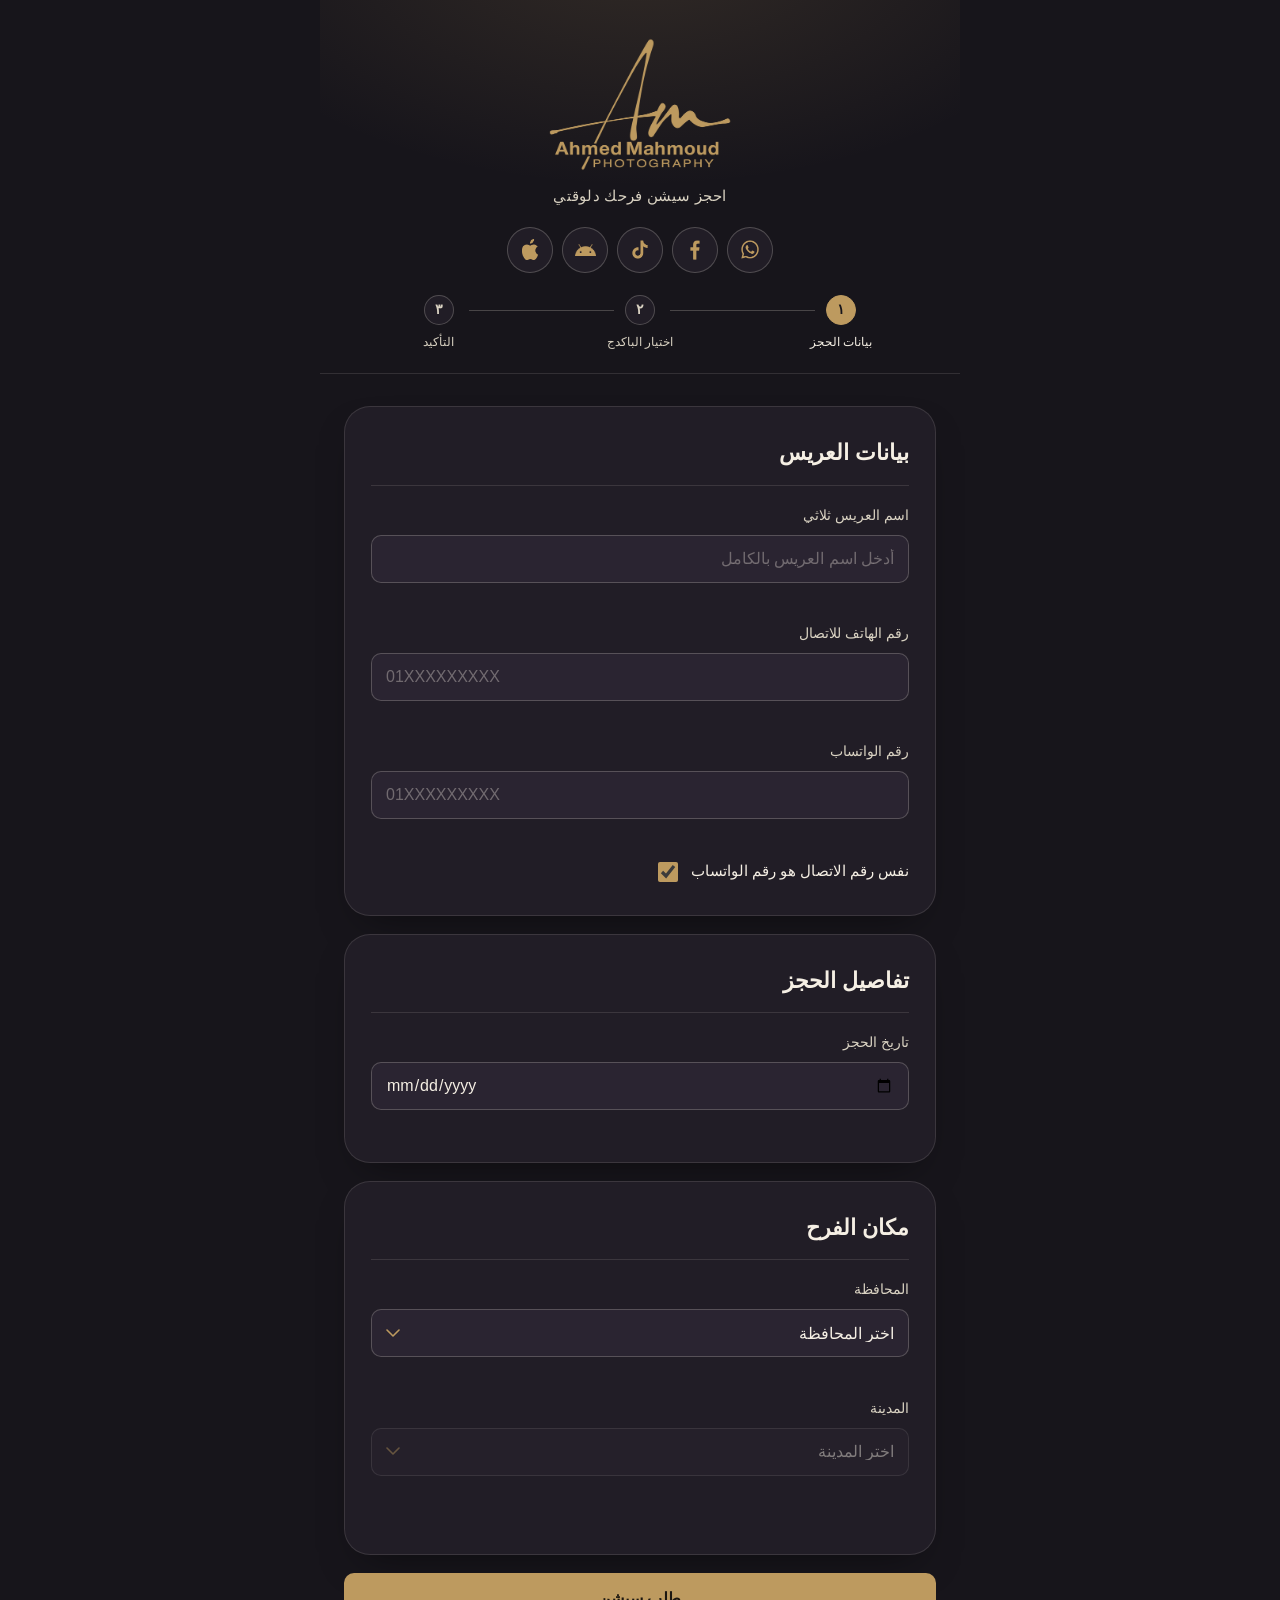
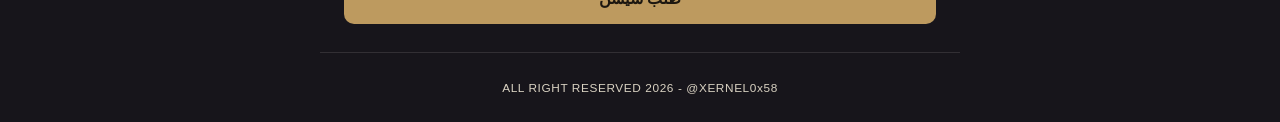
==== index.html @ 9045dc9a "Update index.html" ====
<!DOCTYPE html>
<html lang="ar" dir="rtl">
<head>
<meta charset="UTF-8">
<meta name="viewport" content="width=device-width, initial-scale=1.0, maximum-scale=1">
<title>حجز سيشن زفاف | استوديو التصوير</title>
<meta name="description" content="احجز سيشن تصوير الفرح خطوة بخطوة، اختر الباكدج المناسبة لك، وأرسل حجزك مباشرة عبر واتساب.">

<!-- PWA: يعمل الموقع بالكامل بدون إنترنت بعد أول زيارة -->
<link rel="manifest" href="./manifest.json">
<meta name="theme-color" content="#17151b">
<meta name="mobile-web-app-capable" content="yes">
<meta name="apple-mobile-web-app-capable" content="yes">
<meta name="apple-mobile-web-app-status-bar-style" content="black-translucent">
<meta name="apple-mobile-web-app-title" content="Ahmed Mahmoud">
<link rel="icon" href="./img/icon-192.png" type="image/png">
<link rel="apple-touch-icon" href="./img/apple-touch-icon.png">

<link rel="stylesheet" href="./css/style.css">
</head>
<body>

<div class="page">


  <header class="site-header">
    <img src="./img/logo-gold.png" alt="AHMED MAHMOUD PHOTOGRAPHY" class="brand-logo" width="240" height="178" decoding="async" fetchpriority="high">
    <p class="brand-tagline">احجز سيشن فرحك دلوقتي</p>

    <nav class="social-row" aria-label="روابط التواصل الاجتماعي">
      <a class="social-btn social-btn-whatsapp" href="https://wa.me/201111714320?text=السلام عليكم ، كنت عايز استفسر عن باكدجات التصوير" target="_blank" rel="noopener noreferrer" aria-label="تواصل عبر واتساب">
        <img src="./img/icon-whatsapp.png" alt="" width="21" height="21" decoding="async" fetchpriority="high">
      </a>

      <a class="social-btn social-btn-facebook" href="https://www.facebook.com/ahmd.mhmwd.726577" target="_blank" rel="noopener noreferrer" aria-label="حساب فيسبوك">
        <img src="./img/icon-facebook.png" alt="" width="21" height="21" decoding="async" fetchpriority="high">
      </a>

      <a class="social-btn social-btn-tiktok" href="https://www.tiktok.com/@ahmed.m.p2" target="_blank" rel="noopener noreferrer" aria-label="حساب تيك توك">
        <img src="./img/icon-tiktok.png" alt="" width="21" height="21" decoding="async" fetchpriority="high">
      </a>

      <button type="button" class="social-btn social-btn-install" id="installAppBtn" aria-label="تثبيت التطبيق على أندرويد" title="تثبيت التطبيق" hidden>
        <img src="./img/icon-android-gold.png" alt="" width="21" height="12" decoding="async">
      </button>

      <button type="button" class="social-btn social-btn-install" id="installIosBtn" aria-label="تثبيت التطبيق على آيفون" title="تثبيت التطبيق" hidden>
        <img src="./img/icon-apple-gold.png" alt="" width="17" height="21" decoding="async">
      </button>
    </nav>
  </header>

  <nav class="progress-bar" aria-label="مراحل الحجز">
    <ol class="progress-steps" id="progressSteps">
      <li class="progress-step is-active" data-step="1">
        <span class="progress-dot" aria-hidden="true">١</span>
        <span class="progress-label">بيانات الحجز</span>
      </li>
      <li class="progress-step" data-step="2">
        <span class="progress-dot" aria-hidden="true">٢</span>
        <span class="progress-label">اختيار الباكدج</span>
      </li>
      <li class="progress-step" data-step="3">
        <span class="progress-dot" aria-hidden="true">٣</span>
        <span class="progress-label">التأكيد</span>
      </li>
    </ol>
  </nav>

  <main class="app-main">

    <!-- ================= STEP 1 ================= -->
    <section class="step" id="step1" data-step-panel="1" aria-labelledby="step1-title">

      <form id="bookingForm" novalidate>

        <div class="field-group">
          <h2 id="step1-title" class="section-title">بيانات العريس</h2>

          <div class="field">
            <label for="groomName">اسم العريس ثلاثي</label>
            <input type="text" id="groomName" name="groomName" placeholder="أدخل اسم العريس بالكامل" autocomplete="name" aria-describedby="groomName-error">
            <p class="field-error" id="groomName-error" role="alert"></p>
          </div>

          <div class="field">
            <label for="phone">رقم الهاتف للاتصال</label>
            <input type="tel" id="phone" name="phone" placeholder="01XXXXXXXXX" inputmode="numeric" maxlength="11" autocomplete="tel" aria-describedby="phone-error">
            <p class="field-error" id="phone-error" role="alert"></p>
          </div>

          <div class="field">
            <label for="whatsapp">رقم الواتساب</label>
            <input type="tel" id="whatsapp" name="whatsapp" placeholder="01XXXXXXXXX" inputmode="numeric" maxlength="11" autocomplete="tel" aria-describedby="whatsapp-error">
            <p class="field-error" id="whatsapp-error" role="alert"></p>
          </div>

          <div class="field field-checkbox">
            <input type="checkbox" id="sameWhatsapp" name="sameWhatsapp" checked>
            <label for="sameWhatsapp">نفس رقم الاتصال هو رقم الواتساب</label>
          </div>
        </div>

        <div class="field-group">
          <h2 class="section-title">تفاصيل الحجز</h2>

          <div class="field">
            <label for="bookingDate">تاريخ الحجز</label>
            <input type="date" id="bookingDate" name="bookingDate" aria-describedby="bookingDate-error">
            <p class="field-error" id="bookingDate-error" role="alert"></p>
          </div>
        </div>

        <div class="field-group">
          <h2 class="section-title">مكان الفرح</h2>

          <div class="field">
            <label for="governorate">المحافظة</label>
            <select id="governorate" name="governorate" aria-describedby="governorate-error">
              <option value="" selected disabled>اختر المحافظة</option>
            </select>
            <p class="field-error" id="governorate-error" role="alert"></p>
          </div>

          <div class="field">
            <label for="city">المدينة</label>
            <select id="city" name="city" disabled aria-describedby="city-error">
              <option value="" selected disabled>اختر المدينة</option>
            </select>
            <p class="field-error" id="city-error" role="alert"></p>
          </div>

          <p class="locations-status" id="locationsStatus" role="status"></p>
        </div>

        <button type="submit" class="btn btn-primary btn-block" id="requestSessionBtn">
          طلب سيشن
        </button>

      </form>
    </section>

    <!-- ================= STEP 2 ================= -->
    <section class="step" id="step2" data-step-panel="2" hidden aria-labelledby="step2-title">
      <h2 id="step2-title" class="section-title section-title-lg">باكدجات الزفاف</h2>
      <p class="section-hint">اختر باكدج واحدة تناسب يوم فرحك</p>

      <p class="packages-status" id="packagesStatus" role="status"></p>

      <div class="accordion" id="packagesAccordion"></div>

      <div class="step2-actions">
        <button type="button" class="btn btn-ghost" id="backToStep1">رجوع لبيانات الحجز</button>
      </div>
    </section>

    <!-- ================= STEP 3 ================= -->
    <section class="step" id="step3" data-step-panel="3" hidden aria-labelledby="step3-title">
      <h2 id="step3-title" class="section-title section-title-lg">تأكيد الحجز</h2>
      <p class="section-hint">راجع بيانات حجزك ثم أرسله عبر واتساب</p>

      <div class="summary-card" id="summaryCard"></div>

      <div class="step3-actions">
        <button type="button" class="btn btn-ghost" id="backToStep2">تعديل الباكدج</button>
      </div>
    </section>

  </main>

  <footer class="site-footer">
    <p>ALL RIGHT RESERVED 2026 - @XERNEL0x58</p>
  </footer>

  <!-- Sticky WhatsApp confirmation bar (visible on step 2 once a package is selected) -->
  <div class="sticky-cta" id="stickyCta" hidden>
    <div class="sticky-cta-inner">
      <div class="sticky-cta-info">
        <span class="sticky-cta-label" id="stickyCtaLabel"></span>
        <span class="sticky-cta-price" id="stickyCtaPrice"></span>
      </div>
      <button type="button" class="btn btn-whatsapp" id="confirmWhatsappBtn" disabled>
        <svg viewBox="0 0 32 32" width="20" height="20" aria-hidden="true" fill="currentColor">
          <path d="M16.02 3C9.4 3 4 8.37 4 14.98c0 2.13.56 4.13 1.63 5.9L4 29l8.28-1.6a12.9 12.9 0 0 0 3.74.55h.01c6.62 0 12.02-5.37 12.02-11.98C28.05 8.37 22.65 3 16.02 3Zm0 21.9h-.01c-1.9 0-3.75-.5-5.37-1.44l-.38-.23-4.9.95.96-4.78-.25-.4a9.9 9.9 0 0 1-1.53-5.02C4.54 8.97 9.02 4.5 16.02 4.5c3.4 0 6.6 1.32 9 3.73a12.6 12.6 0 0 1 3.73 8.75c0 6.03-4.94 10.92-10.98 10.92h-.75Zm5.98-8.2c-.33-.16-1.93-.95-2.23-1.06-.3-.11-.51-.16-.73.16-.22.33-.84 1.06-1.03 1.27-.19.22-.38.24-.7.08-.33-.16-1.36-.5-2.6-1.6-.96-.86-1.6-1.92-1.79-2.24-.19-.33-.02-.5.14-.67.14-.14.33-.38.49-.57.16-.19.22-.33.33-.55.11-.22.05-.41-.03-.57-.08-.16-.73-1.76-1-2.41-.26-.63-.53-.55-.73-.56h-.62c-.22 0-.57.08-.87.4-.3.33-1.13 1.1-1.13 2.7 0 1.6 1.16 3.14 1.32 3.36.16.22 2.28 3.48 5.53 4.88.77.33 1.37.53 1.84.68.77.25 1.47.21 2.03.13.62-.09 1.93-.79 2.2-1.55.27-.76.27-1.42.19-1.55-.08-.14-.3-.22-.62-.38Z"/>
        </svg>
        تأكيد الحجز عبر واتساب
      </button>
    </div>
  </div>

  <div class="toast" id="toast" role="alert" aria-live="assertive" hidden></div>

  <!-- شاشة إرشادات التثبيت اليدوي على آيفون (سفاري لا يسمح بالتثبيت التلقائي) -->
  <div class="install-modal-backdrop" id="iosInstallModal" hidden>
    <div class="install-modal" role="dialog" aria-modal="true" aria-labelledby="iosModalTitle">
      <button type="button" class="install-modal-close" id="iosModalClose" aria-label="إغلاق">
        <svg viewBox="0 0 24 24" fill="none" aria-hidden="true"><path d="M6 6l12 12M18 6 6 18" stroke="currentColor" stroke-width="1.8" stroke-linecap="round"/></svg>
      </button>

      <h2 id="iosModalTitle" class="install-modal-title">تثبيت التطبيق على آيفون</h2>
      <p class="install-modal-hint" id="iosModalHint">سفاري لا يسمح بالتثبيت بضغطة واحدة، لكن الأمر يستغرق خطوتين فقط:</p>

      <ol class="install-modal-steps">
        <li>
          <span class="install-step-icon" aria-hidden="true">
            <svg viewBox="0 0 24 24" fill="none"><path d="M12 3v12m0 0-4-4m4 4 4-4M5 15v4a2 2 0 0 0 2 2h10a2 2 0 0 0 2-2v-4" stroke="currentColor" stroke-width="1.7" stroke-linecap="round" stroke-linejoin="round"/></svg>
          </span>
          <span>افتح الموقع في متصفح <strong>Safari</strong> ثم اضغط على زر <strong>المشاركة (Share)</strong> في شريط الأدوات</span>
        </li>
        <li>
          <span class="install-step-icon" aria-hidden="true">
            <svg viewBox="0 0 24 24" fill="none"><rect x="4" y="4" width="16" height="16" rx="3" stroke="currentColor" stroke-width="1.7"/><path d="M12 8v8M8 12h8" stroke="currentColor" stroke-width="1.7" stroke-linecap="round"/></svg>
          </span>
          <span>مرّر لأسفل واختر <strong>"إضافة إلى الشاشة الرئيسية"</strong> (Add to Home Screen)</span>
        </li>
      </ol>

      <button type="button" class="btn btn-primary btn-block" id="iosModalGotIt">تمام، فهمت</button>
    </div>
  </div>

  <!-- شاشة إرشادات التثبيت اليدوي على أندرويد (تظهر فقط لو المتصفح
       لا يدعم التثبيت التلقائي بضغطة واحدة، مثل Samsung Internet وFirefox) -->
  <div class="install-modal-backdrop" id="androidInstallModal" hidden>
    <div class="install-modal" role="dialog" aria-modal="true" aria-labelledby="androidModalTitle">
      <button type="button" class="install-modal-close" id="androidModalClose" aria-label="إغلاق">
        <svg viewBox="0 0 24 24" fill="none" aria-hidden="true"><path d="M6 6l12 12M18 6 6 18" stroke="currentColor" stroke-width="1.8" stroke-linecap="round"/></svg>
      </button>

      <h2 id="androidModalTitle" class="install-modal-title">تثبيت التطبيق على أندرويد</h2>
      <p class="install-modal-hint">متصفحك الحالي لا يدعم التثبيت بضغطة واحدة، لكن الأمر يستغرق خطوتين فقط:</p>

      <ol class="install-modal-steps">
        <li>
          <span class="install-step-icon" aria-hidden="true">
            <svg viewBox="0 0 24 24" fill="none"><circle cx="12" cy="6" r="1.4" fill="currentColor"/><circle cx="12" cy="12" r="1.4" fill="currentColor"/><circle cx="12" cy="18" r="1.4" fill="currentColor"/></svg>
          </span>
          <span>اضغط على <strong>قائمة المتصفح (⋮)</strong> الموجودة أعلى أو أسفل الشاشة</span>
        </li>
        <li>
          <span class="install-step-icon" aria-hidden="true">
            <svg viewBox="0 0 24 24" fill="none"><rect x="4" y="4" width="16" height="16" rx="3" stroke="currentColor" stroke-width="1.7"/><path d="M12 8v8M8 12h8" stroke="currentColor" stroke-width="1.7" stroke-linecap="round"/></svg>
          </span>
          <span>اختر <strong>"تثبيت التطبيق"</strong> أو <strong>"إضافة إلى الشاشة الرئيسية"</strong></span>
        </li>
      </ol>

      <button type="button" class="btn btn-primary btn-block" id="androidModalGotIt">تمام، فهمت</button>
    </div>
  </div>

</div>

<script src="./js/validation.js"></script>
<script src="./js/locations.js"></script>
<script src="./js/app.js"></script>
</body>
</html>
---- css/style.css ----
/* =========================================================
   لحظة عمر — Wedding Session Booking
   Design tokens
   ========================================================= */
:root {
  --bg: #17151b;
  --bg-elevated: #211d26;
  --bg-elevated-2: #2a2431;
  --ivory: #f5efe4;
  --ivory-dim: #d9d2c2;
  --gold: #bd9a5f;
  --gold-light: #ddc294;
  --rose: #a9707b;
  --line: rgba(245, 239, 228, 0.12);
  --line-strong: rgba(245, 239, 228, 0.22);
  --error: #e08a7d;
  --success: #7fbf9e;

  --font-display: "Cairo", "Tahoma", "Segoe UI", "Helvetica Neue", Arial, sans-serif;
  --font-body: "Cairo", "Tahoma", "Segoe UI", "Helvetica Neue", Arial, sans-serif;

  --radius-sm: 10px;
  --radius-md: 16px;
  --radius-lg: 26px;

  --shadow-soft: 0 18px 40px -20px rgba(0, 0, 0, 0.55);
}

* {
  box-sizing: border-box;
}

html {
  scroll-behavior: smooth;
}

body {
  margin: 0;
  background: var(--bg);
  color: var(--ivory);
  font-family: var(--font-body);
  line-height: 1.6;
  -webkit-font-smoothing: antialiased;
  min-height: 100vh;
}

@media (prefers-reduced-motion: reduce) {
  *, *::before, *::after {
    animation-duration: 0.001ms !important;
    animation-iteration-count: 1 !important;
    transition-duration: 0.001ms !important;
    scroll-behavior: auto !important;
  }
}

.page {
  max-width: 640px;
  margin: 0 auto;
  min-height: 100vh;
  display: flex;
  flex-direction: column;
  position: relative;
}

/* =========================================================
   Header
   ========================================================= */
.site-header {
  padding: 34px 20px 18px;
  text-align: center;
  background:
    radial-gradient(120% 140% at 50% -20%, rgba(189, 154, 95, 0.16), transparent 60%),
    var(--bg);
}

.brand-logo {
  display: block;
  width: 190px;
  height: auto;
  margin: 0 auto;
}

.brand-tagline {
  margin: 10px 0 0;
  color: var(--ivory-dim);
  font-size: 0.92rem;
  letter-spacing: 0.02em;
}

/* =========================================================
   Social links row (header)
   ========================================================= */
.social-row {
  display: flex;
  flex-wrap: wrap;
  align-items: center;
  justify-content: center;
  gap: 9px;
  margin-top: 18px;
}

.social-btn {
  display: inline-flex;
  align-items: center;
  justify-content: center;
  width: 46px;
  height: 46px;
  border-radius: 50%;
  border: 1px solid var(--line-strong);
  color: var(--ivory-dim);
  background: var(--bg-elevated);
  font: inherit;
  padding: 0;
  cursor: pointer;
  transition: color 0.2s ease, border-color 0.2s ease, transform 0.15s ease;
}

/* ضروري: بدون هذا، خاصية hidden لا تعمل على أزرار install
   (Android/iOS) لأن display:inline-flex أعلاه يتغلّب على
   قاعدة [hidden]{display:none} الافتراضية من المتصفح */
.social-btn[hidden] {
  display: none;
}

.social-btn img {
  width: 21px;
  height: 21px;
  flex-shrink: 0;
  display: block;
  object-fit: contain;
}

.social-btn svg {
  width: 22px;
  height: 22px;
  flex-shrink: 0;
}

.social-btn:active {
  transform: scale(0.97);
}

.social-btn:hover {
  color: var(--ivory);
  border-color: var(--gold);
}

.social-btn-whatsapp:hover {
  border-color: #2fae60;
  color: #6bd696;
}

.social-btn-tiktok:hover {
  border-color: var(--ivory);
  color: var(--ivory);
}

.social-btn-install {
  color: var(--gold);
}

.social-btn-install:hover {
  border-color: var(--gold);
  color: var(--gold-light);
}

/* =========================================================
   Footer
   ========================================================= */
.site-footer {
  text-align: center;
  padding: 26px 20px 24px;
  margin-top: 4px;
  border-top: 1px solid var(--line);
  color: var(--ivory-dim);
}

.site-footer p {
  margin: 0;
  font-size: 0.74rem;
  letter-spacing: 0.05em;
  direction: ltr;
}

/* =========================================================
   Progress indicator
   ========================================================= */
.progress-bar {
  padding: 4px 20px 22px;
  position: sticky;
  top: 0;
  z-index: 20;
  background: var(--bg);
  border-bottom: 1px solid var(--line);
}

.progress-steps {
  list-style: none;
  display: flex;
  align-items: flex-start;
  justify-content: space-between;
  margin: 0;
  padding: 0;
  gap: 4px;
}

.progress-step {
  flex: 1;
  display: flex;
  flex-direction: column;
  align-items: center;
  gap: 8px;
  position: relative;
  color: var(--ivory-dim);
}

.progress-step:not(:last-child)::after {
  content: "";
  position: absolute;
  top: 15px;
  right: calc(50% + 26px);
  left: calc(-50% + 26px);
  height: 1px;
  background: var(--line-strong);
}

.progress-step.is-complete:not(:last-child)::after {
  background: var(--gold);
}

.progress-dot {
  width: 30px;
  height: 30px;
  border-radius: 50%;
  display: flex;
  align-items: center;
  justify-content: center;
  font-size: 0.85rem;
  font-weight: 700;
  border: 1px solid var(--line-strong);
  background: var(--bg-elevated);
  color: var(--ivory-dim);
  transition: background 0.35s ease, color 0.35s ease, border-color 0.35s ease;
  z-index: 1;
}

.progress-label {
  font-size: 0.72rem;
  text-align: center;
  max-width: 80px;
  color: inherit;
}

.progress-step.is-active .progress-dot {
  background: var(--gold);
  border-color: var(--gold);
  color: var(--bg);
}

.progress-step.is-active .progress-label {
  color: var(--ivory);
}

.progress-step.is-complete .progress-dot {
  background: transparent;
  border-color: var(--gold);
  color: var(--gold);
}

.progress-step.is-complete .progress-label {
  color: var(--gold-light);
}

/* =========================================================
   Layout
   ========================================================= */
.app-main {
  padding: 26px 20px 20px;
  flex: 1 0 auto;
}

.step {
  animation: step-in 0.4s ease both;
}

@keyframes step-in {
  from { opacity: 0; transform: translateY(10px); }
  to { opacity: 1; transform: translateY(0); }
}

.section-title {
  font-family: var(--font-display);
  font-weight: 700;
  font-size: 1.4rem;
  color: var(--ivory);
  margin: 0 0 4px;
}

.section-title-lg {
  font-size: 1.8rem;
}

.section-hint {
  color: var(--ivory-dim);
  margin: 0 0 20px;
  font-size: 0.92rem;
}

.field-group {
  background: var(--bg-elevated);
  border: 1px solid var(--line);
  border-radius: var(--radius-lg);
  padding: 22px 20px 8px;
  margin-bottom: 18px;
  box-shadow: var(--shadow-soft);
}

.field-group .section-title {
  padding-bottom: 14px;
  border-bottom: 1px solid var(--line);
  margin-bottom: 18px;
}

/* =========================================================
   Fields
   ========================================================= */
.field {
  margin-bottom: 18px;
}

.field label {
  display: block;
  font-size: 0.9rem;
  color: var(--ivory-dim);
  margin-bottom: 8px;
}

.field input[type="text"],
.field input[type="tel"],
.field input[type="date"],
.field select {
  width: 100%;
  padding: 13px 14px;
  font-size: 1rem;
  font-family: var(--font-body);
  color: var(--ivory);
  background: var(--bg-elevated-2);
  border: 1px solid var(--line-strong);
  border-radius: var(--radius-sm);
  transition: border-color 0.2s ease, box-shadow 0.2s ease;
  min-height: 48px;
  appearance: none;
  -webkit-appearance: none;
}

.field select {
  background-image: url("data:image/svg+xml;utf8,<svg xmlns='http://www.w3.org/2000/svg' width='14' height='9' viewBox='0 0 14 9'><path d='M1 1l6 6 6-6' stroke='%23bd9a5f' stroke-width='1.6' fill='none' stroke-linecap='round' stroke-linejoin='round'/></svg>");
  background-repeat: no-repeat;
  background-position: left 14px center;
  padding-left: 34px;
}

.field select:disabled {
  opacity: 0.45;
  cursor: not-allowed;
}

.field input::placeholder {
  color: rgba(245, 239, 228, 0.35);
}

.field input:focus-visible,
.field select:focus-visible {
  outline: none;
  border-color: var(--gold);
  box-shadow: 0 0 0 3px rgba(189, 154, 95, 0.25);
}

.field input[aria-invalid="true"],
.field select[aria-invalid="true"] {
  border-color: var(--error);
}

.field-error {
  margin: 8px 0 0;
  font-size: 0.82rem;
  color: var(--error);
  min-height: 1em;
}

.field-checkbox {
  display: flex;
  align-items: center;
  gap: 10px;
  flex-direction: row-reverse;
  justify-content: flex-end;
}

.field-checkbox label {
  margin: 0;
  color: var(--ivory);
  font-size: 0.92rem;
}

.field-checkbox input[type="checkbox"] {
  width: 20px;
  height: 20px;
  accent-color: var(--gold);
  cursor: pointer;
}

.locations-status {
  font-size: 0.82rem;
  color: var(--ivory-dim);
  min-height: 1em;
  margin: 0 0 14px;
}

.locations-status[data-state="error"] {
  color: var(--error);
}

/* =========================================================
   Buttons
   ========================================================= */
.btn {
  display: inline-flex;
  align-items: center;
  justify-content: center;
  gap: 8px;
  padding: 15px 22px;
  font-family: var(--font-body);
  font-size: 1rem;
  font-weight: 700;
  border-radius: var(--radius-sm);
  border: 1px solid transparent;
  cursor: pointer;
  transition: transform 0.15s ease, filter 0.2s ease, background 0.2s ease, opacity 0.2s ease;
  min-height: 50px;
  touch-action: manipulation;
}

.btn:active {
  transform: scale(0.98);
}

.btn-block {
  width: 100%;
}

.btn-primary {
  background: var(--gold);
  color: #1c1710;
}

.btn-primary:hover {
  filter: brightness(1.08);
}

.btn-primary:focus-visible {
  outline: 2px solid var(--gold-light);
  outline-offset: 3px;
}

.btn-ghost {
  background: transparent;
  color: var(--ivory-dim);
  border-color: var(--line-strong);
}

.btn-ghost:hover {
  color: var(--ivory);
  border-color: var(--gold);
}

.btn-whatsapp {
  background: #2fae60;
  color: #fff;
  white-space: nowrap;
}

.btn-whatsapp:disabled {
  opacity: 0.4;
  cursor: not-allowed;
}

.btn-whatsapp:not(:disabled):hover {
  filter: brightness(1.06);
}

/* =========================================================
   Packages / Accordion
   ========================================================= */
.packages-status {
  color: var(--ivory-dim);
  font-size: 0.9rem;
  margin: 0 0 14px;
}

.packages-status[data-state="error"] {
  color: var(--error);
}

.accordion {
  display: flex;
  flex-direction: column;
  gap: 12px;
  margin-bottom: 24px;
}

.package-card {
  background: var(--bg-elevated);
  border: 1px solid var(--line);
  border-radius: var(--radius-md);
  overflow: hidden;
  contain: layout;
  transition: border-color 0.25s ease, box-shadow 0.25s ease;
}

.package-card.is-selected {
  border-color: var(--gold);
  box-shadow: 0 0 0 1px var(--gold), var(--shadow-soft);
}

.package-header {
  display: flex;
  align-items: center;
  gap: 12px;
  width: 100%;
  padding: 16px 18px;
  background: transparent;
  border: none;
  color: var(--ivory);
  font-family: var(--font-body);
  text-align: right;
  cursor: pointer;
  min-height: 56px;
}

.package-select-indicator {
  width: 22px;
  height: 22px;
  border-radius: 50%;
  border: 1.5px solid var(--line-strong);
  flex-shrink: 0;
  position: relative;
  transition: border-color 0.2s ease, background 0.2s ease;
}

.package-card.is-selected .package-select-indicator {
  border-color: var(--gold);
  background: var(--gold);
}

.package-card.is-selected .package-select-indicator::after {
  content: "";
  position: absolute;
  inset: 0;
  margin: auto;
  width: 8px;
  height: 8px;
  border-radius: 50%;
  background: #1c1710;
}

.package-title-wrap {
  flex: 1;
  min-width: 0;
}

.package-name-row {
  display: flex;
  align-items: center;
  gap: 8px;
  flex-wrap: wrap;
}

.package-name {
  font-family: var(--font-display);
  font-weight: 700;
  font-size: 1.1rem;
  color: var(--ivory);
}

.package-badge {
  font-size: 0.68rem;
  background: var(--rose);
  color: #fff;
  padding: 3px 9px;
  border-radius: 999px;
  font-weight: 700;
  white-space: nowrap;
}

.package-price {
  color: var(--gold-light);
  font-size: 0.9rem;
  margin-top: 2px;
}

.package-chevron {
  flex-shrink: 0;
  color: var(--ivory-dim);
  transition: transform 0.24s ease;
}

.package-card.is-open .package-chevron {
  transform: rotate(180deg);
  color: var(--gold);
}

.package-panel {
  display: grid;
  grid-template-rows: 0fr;
  transition: grid-template-rows 0.24s ease;
}

.package-card.is-open .package-panel {
  grid-template-rows: 1fr;
}

.package-panel-inner {
  overflow: hidden;
}

.package-body {
  padding: 0 18px 20px;
  border-top: 1px solid var(--line);
  padding-top: 16px;
}

.package-features {
  list-style: none;
  margin: 0 0 18px;
  padding: 0;
  display: flex;
  flex-direction: column;
  gap: 10px;
}

.package-features li {
  display: flex;
  align-items: flex-start;
  gap: 10px;
  font-size: 0.92rem;
  color: var(--ivory-dim);
}

.package-features li::before {
  content: "";
  flex-shrink: 0;
  width: 6px;
  height: 6px;
  margin-top: 8px;
  border-radius: 50%;
  background: var(--gold);
}

.package-select-btn {
  width: 100%;
}

/* =========================================================
   Sticky WhatsApp CTA
   ========================================================= */
.sticky-cta {
  position: fixed;
  bottom: 0;
  left: 0;
  right: 0;
  z-index: 30;
  background: linear-gradient(180deg, rgba(23, 21, 27, 0), var(--bg) 22%);
  padding: 24px 16px calc(16px + env(safe-area-inset-bottom));
}

.sticky-cta-inner {
  max-width: 608px;
  margin: 0 auto;
  display: flex;
  align-items: center;
  gap: 12px;
  background: var(--bg-elevated);
  border: 1px solid var(--line-strong);
  border-radius: var(--radius-md);
  padding: 12px 14px;
  box-shadow: var(--shadow-soft);
}

.sticky-cta-info {
  display: flex;
  flex-direction: column;
  overflow: hidden;
  flex: 1;
}

.sticky-cta-label {
  font-size: 0.78rem;
  color: var(--ivory-dim);
  white-space: nowrap;
  overflow: hidden;
  text-overflow: ellipsis;
}

.sticky-cta-price {
  font-family: var(--font-display);
  font-weight: 700;
  font-size: 1.1rem;
  color: var(--gold-light);
}

/* =========================================================
   Summary card (Step 3)
   ========================================================= */
.summary-card {
  background: var(--bg-elevated);
  border: 1px solid var(--line);
  border-radius: var(--radius-lg);
  padding: 22px 20px;
  margin-bottom: 22px;
  box-shadow: var(--shadow-soft);
}

.summary-block {
  padding-bottom: 16px;
  margin-bottom: 16px;
  border-bottom: 1px solid var(--line);
}

.summary-block:last-child {
  border-bottom: none;
  margin-bottom: 0;
  padding-bottom: 0;
}

.summary-block h3 {
  font-family: var(--font-display);
  font-weight: 700;
  font-size: 1.05rem;
  color: var(--gold-light);
  margin: 0 0 10px;
}

.summary-row {
  display: flex;
  justify-content: space-between;
  gap: 12px;
  font-size: 0.92rem;
  padding: 4px 0;
  color: var(--ivory);
}

.summary-row span:first-child {
  color: var(--ivory-dim);
}

.summary-features {
  list-style: none;
  margin: 10px 0 0;
  padding: 0;
  display: flex;
  flex-direction: column;
  gap: 8px;
}

.summary-features li {
  font-size: 0.9rem;
  color: var(--ivory-dim);
  display: flex;
  gap: 8px;
}

.summary-features li::before {
  content: "";
  width: 5px;
  height: 5px;
  margin-top: 7px;
  border-radius: 50%;
  background: var(--gold);
  flex-shrink: 0;
}

.summary-total {
  display: flex;
  justify-content: space-between;
  align-items: baseline;
  margin-top: 14px;
}

.summary-total-label {
  color: var(--ivory-dim);
  font-size: 0.9rem;
}

.summary-total-price {
  font-family: var(--font-display);
  font-weight: 800;
  font-size: 1.5rem;
  color: var(--gold);
}

.step2-actions {
  margin-bottom: 100px;
}

.step3-actions {
  margin-bottom: 16px;
}

/* =========================================================
   Toast
   ========================================================= */
.toast {
  position: fixed;
  bottom: 90px;
  left: 50%;
  transform: translateX(-50%);
  background: var(--bg-elevated-2);
  border: 1px solid var(--error);
  color: var(--ivory);
  padding: 12px 18px;
  border-radius: var(--radius-sm);
  font-size: 0.88rem;
  z-index: 50;
  max-width: 88%;
  text-align: center;
  box-shadow: var(--shadow-soft);
  animation: toast-in 0.25s ease both;
}

@keyframes toast-in {
  from { opacity: 0; transform: translate(-50%, 8px); }
  to { opacity: 1; transform: translate(-50%, 0); }
}

/* =========================================================
   iOS Install Instructions Modal
   ========================================================= */
.install-modal-backdrop {
  position: fixed;
  inset: 0;
  background: rgba(0, 0, 0, 0.6);
  display: flex;
  align-items: flex-end;
  justify-content: center;
  z-index: 100;
  animation: install-backdrop-in 0.2s ease both;
}

/* ضروري: بدون هذا التصريح الصريح، يتجاهل المتصفح خاصية hidden
   لأن display:flex أعلاه (قاعدة من المطوّر) تتغلّب على قاعدة
   [hidden]{display:none} الافتراضية من المتصفح نفسه */
.install-modal-backdrop[hidden] {
  display: none;
}

@keyframes install-backdrop-in {
  from { opacity: 0; }
  to { opacity: 1; }
}

.install-modal {
  position: relative;
  width: 100%;
  max-width: 480px;
  background: var(--bg-elevated);
  border: 1px solid var(--line);
  border-bottom: none;
  border-radius: 24px 24px 0 0;
  padding: 28px 22px calc(24px + env(safe-area-inset-bottom));
  box-shadow: var(--shadow-soft);
  animation: install-modal-in 0.25s ease both;
}

@keyframes install-modal-in {
  from { opacity: 0; transform: translateY(24px); }
  to { opacity: 1; transform: translateY(0); }
}

.install-modal-close {
  position: absolute;
  top: 18px;
  left: 18px;
  width: 34px;
  height: 34px;
  border-radius: 50%;
  display: flex;
  align-items: center;
  justify-content: center;
  background: transparent;
  border: 1px solid var(--line-strong);
  color: var(--ivory-dim);
  cursor: pointer;
  transition: color 0.2s ease, border-color 0.2s ease;
}

.install-modal-close svg {
  width: 16px;
  height: 16px;
}

.install-modal-close:hover {
  color: var(--ivory);
  border-color: var(--gold);
}

.install-modal-title {
  font-family: var(--font-display);
  font-weight: 700;
  font-size: 1.25rem;
  color: var(--ivory);
  margin: 0 0 8px;
  padding-inline-end: 30px;
}

.install-modal-hint {
  color: var(--ivory-dim);
  font-size: 0.88rem;
  margin: 0 0 22px;
  line-height: 1.6;
}

.install-modal-steps {
  list-style: none;
  margin: 0 0 24px;
  padding: 0;
  display: flex;
  flex-direction: column;
  gap: 18px;
}

.install-modal-steps li {
  display: flex;
  align-items: flex-start;
  gap: 12px;
  font-size: 0.92rem;
  color: var(--ivory);
  line-height: 1.65;
}

.install-modal-steps strong {
  color: var(--gold-light);
  font-weight: 700;
}

.install-step-icon {
  flex-shrink: 0;
  width: 38px;
  height: 38px;
  border-radius: 50%;
  background: var(--bg-elevated-2);
  border: 1px solid var(--line);
  display: flex;
  align-items: center;
  justify-content: center;
  color: var(--gold);
}

.install-step-icon svg {
  width: 19px;
  height: 19px;
}

/* =========================================================
   Responsive
   ========================================================= */
@media (min-width: 640px) {
  .brand-name { font-size: 2.2rem; }
  .field-group { padding: 28px 26px 12px; }
  .app-main { padding: 32px 24px 24px; }
}

@media (max-width: 340px) {
  .progress-label { font-size: 0.64rem; max-width: 62px; }
  .section-title-lg { font-size: 1.5rem; }
}
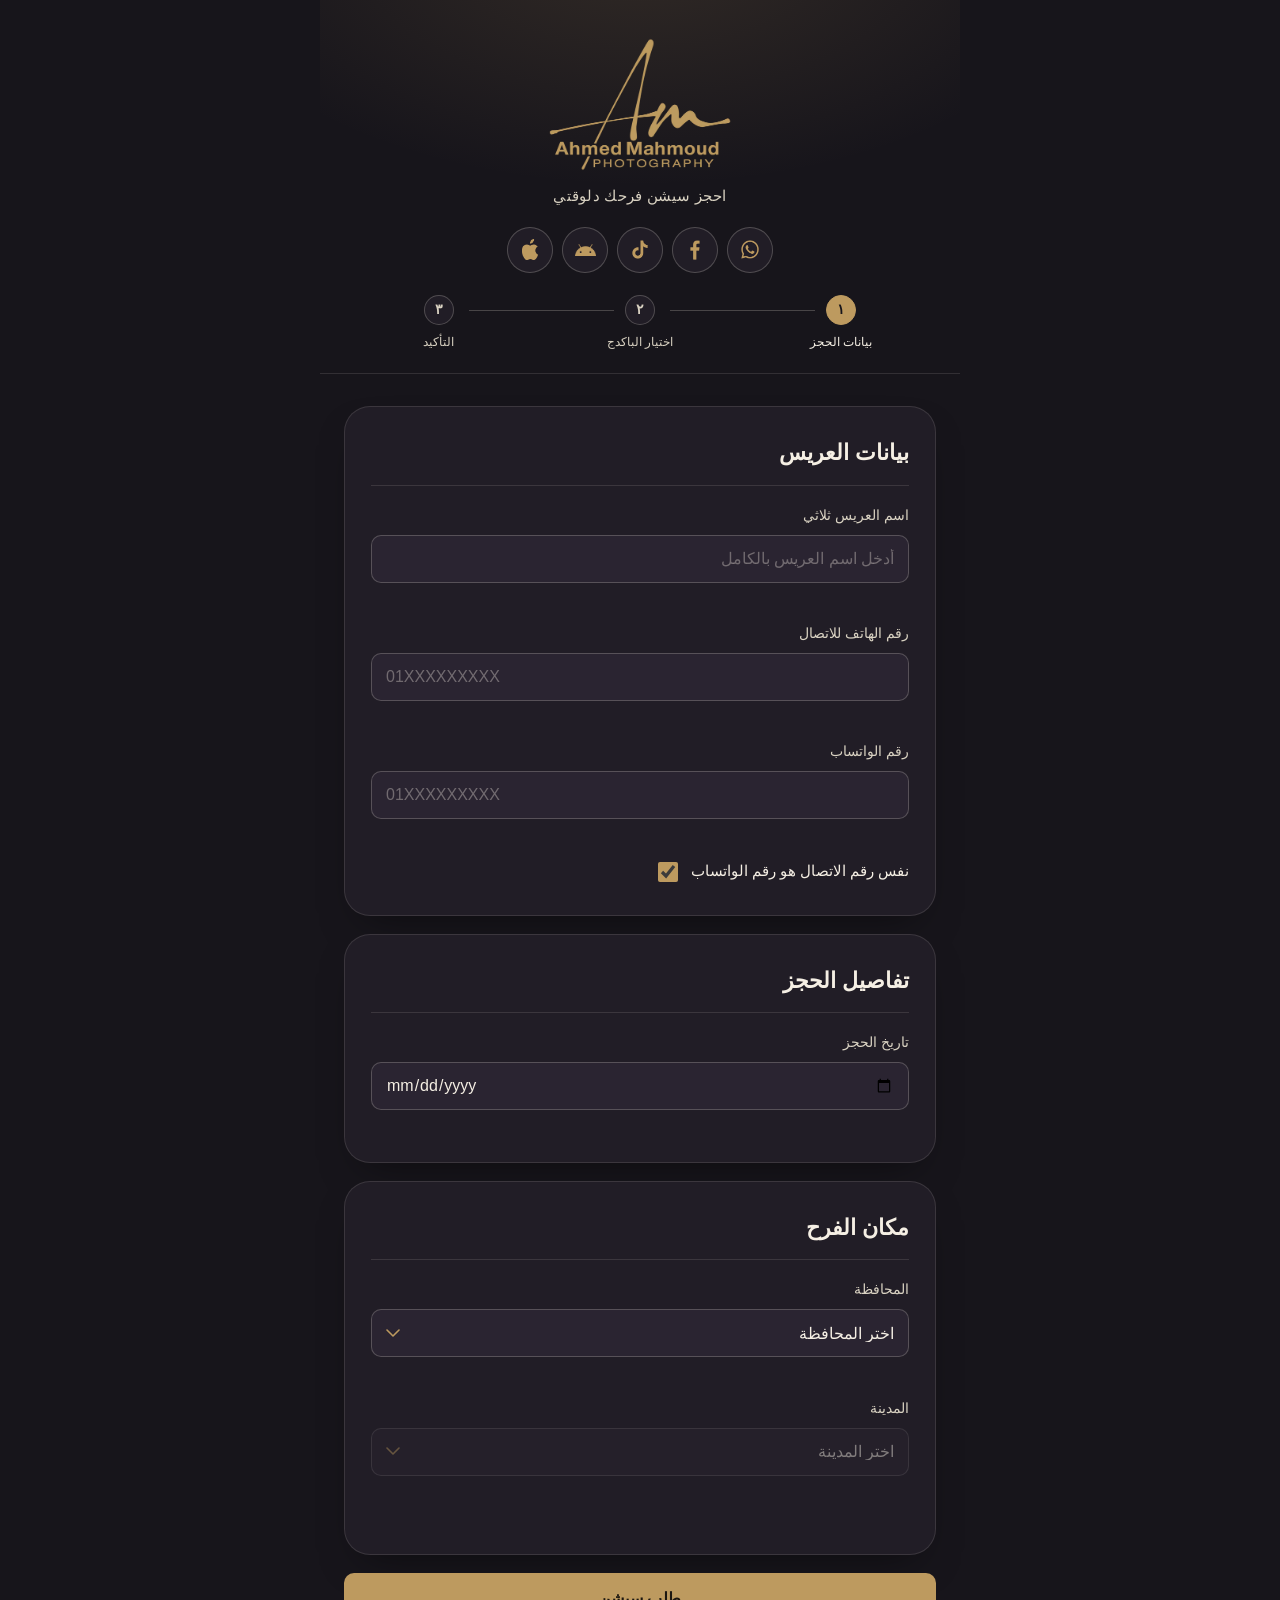
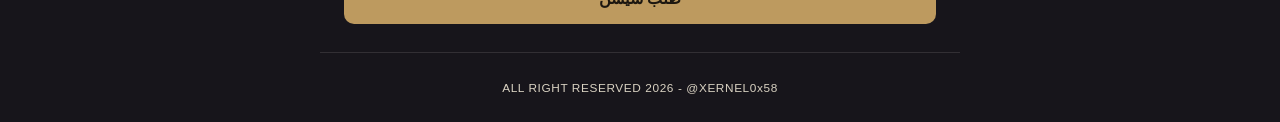
==== commit 94e434d2: "Add files via upload" ====
--- a/index.html
+++ b/index.html
@@ -5,6 +5,17 @@
 <meta name="viewport" content="width=device-width, initial-scale=1.0, maximum-scale=1">
 <title>حجز سيشن زفاف | استوديو التصوير</title>
 <meta name="description" content="احجز سيشن تصوير الفرح خطوة بخطوة، اختر الباكدج المناسبة لك، وأرسل حجزك مباشرة عبر واتساب.">
+
+<!-- Open Graph / روابط المشاركة على واتساب وفيسبوك -->
+<meta property="og:type" content="website">
+<meta property="og:title" content="Ahmed Mahmoud Photography | حجز سيشن تصوير الفرح">
+<meta property="og:description" content="احجز سيشن تصوير الفرح خطوة بخطوة، اختر الباكدج المناسبة لك، وأرسل حجزك مباشرة عبر واتساب.">
+<meta property="og:image" content="./img/logo-gold.png">
+<meta property="og:locale" content="ar_EG">
+<meta name="twitter:card" content="summary">
+<meta name="twitter:title" content="Ahmed Mahmoud Photography | حجز سيشن تصوير الفرح">
+<meta name="twitter:description" content="احجز سيشن تصوير الفرح خطوة بخطوة، اختر الباكدج المناسبة لك، وأرسل حجزك مباشرة عبر واتساب.">
+<meta name="twitter:image" content="./img/logo-gold.png">
 
 <!-- PWA: يعمل الموقع بالكامل بدون إنترنت بعد أول زيارة -->
 <link rel="manifest" href="./manifest.json">
@@ -17,6 +28,22 @@
 <link rel="apple-touch-icon" href="./img/apple-touch-icon.png">
 
 <link rel="stylesheet" href="./css/style.css">
+
+<!-- Schema.org: يساعد جوجل يفهم إن الموقع لاستوديو تصوير -->
+<script type="application/ld+json">
+{
+  "@context": "https://schema.org",
+  "@type": "Photographer",
+  "name": "Ahmed Mahmoud Photography",
+  "image": "./img/logo-gold.png",
+  "priceRange": "$$",
+  "areaServed": "EG",
+  "sameAs": [
+    "https://www.facebook.com/ahmd.mhmwd.726577",
+    "https://www.tiktok.com/@ahmed.m.p2"
+  ]
+}
+</script>
 </head>
 <body>
 
@@ -24,7 +51,10 @@
 
 
   <header class="site-header">
-    <img src="./img/logo-gold.png" alt="AHMED MAHMOUD PHOTOGRAPHY" class="brand-logo" width="240" height="178" decoding="async" fetchpriority="high">
+    <picture>
+      <source srcset="./img/logo-gold.webp" type="image/webp">
+      <img src="./img/logo-gold.png" alt="AHMED MAHMOUD PHOTOGRAPHY" class="brand-logo" width="240" height="178" decoding="async" fetchpriority="high">
+    </picture>
     <p class="brand-tagline">احجز سيشن فرحك دلوقتي</p>
 
     <nav class="social-row" aria-label="روابط التواصل الاجتماعي">
@@ -40,11 +70,11 @@
         <img src="./img/icon-tiktok.png" alt="" width="21" height="21" decoding="async" fetchpriority="high">
       </a>
 
-      <button type="button" class="social-btn social-btn-install" id="installAppBtn" aria-label="تثبيت التطبيق على أندرويد" title="تثبيت التطبيق" hidden>
+      <button type="button" class="social-btn social-btn-install" id="installAppBtn" aria-label="تثبيت التطبيق على أندرويد" title="تثبيت التطبيق">
         <img src="./img/icon-android-gold.png" alt="" width="21" height="12" decoding="async">
       </button>
 
-      <button type="button" class="social-btn social-btn-install" id="installIosBtn" aria-label="تثبيت التطبيق على آيفون" title="تثبيت التطبيق" hidden>
+      <button type="button" class="social-btn social-btn-install" id="installIosBtn" aria-label="تثبيت التطبيق على آيفون" title="تثبيت التطبيق">
         <img src="./img/icon-apple-gold.png" alt="" width="17" height="21" decoding="async">
       </button>
     </nav>
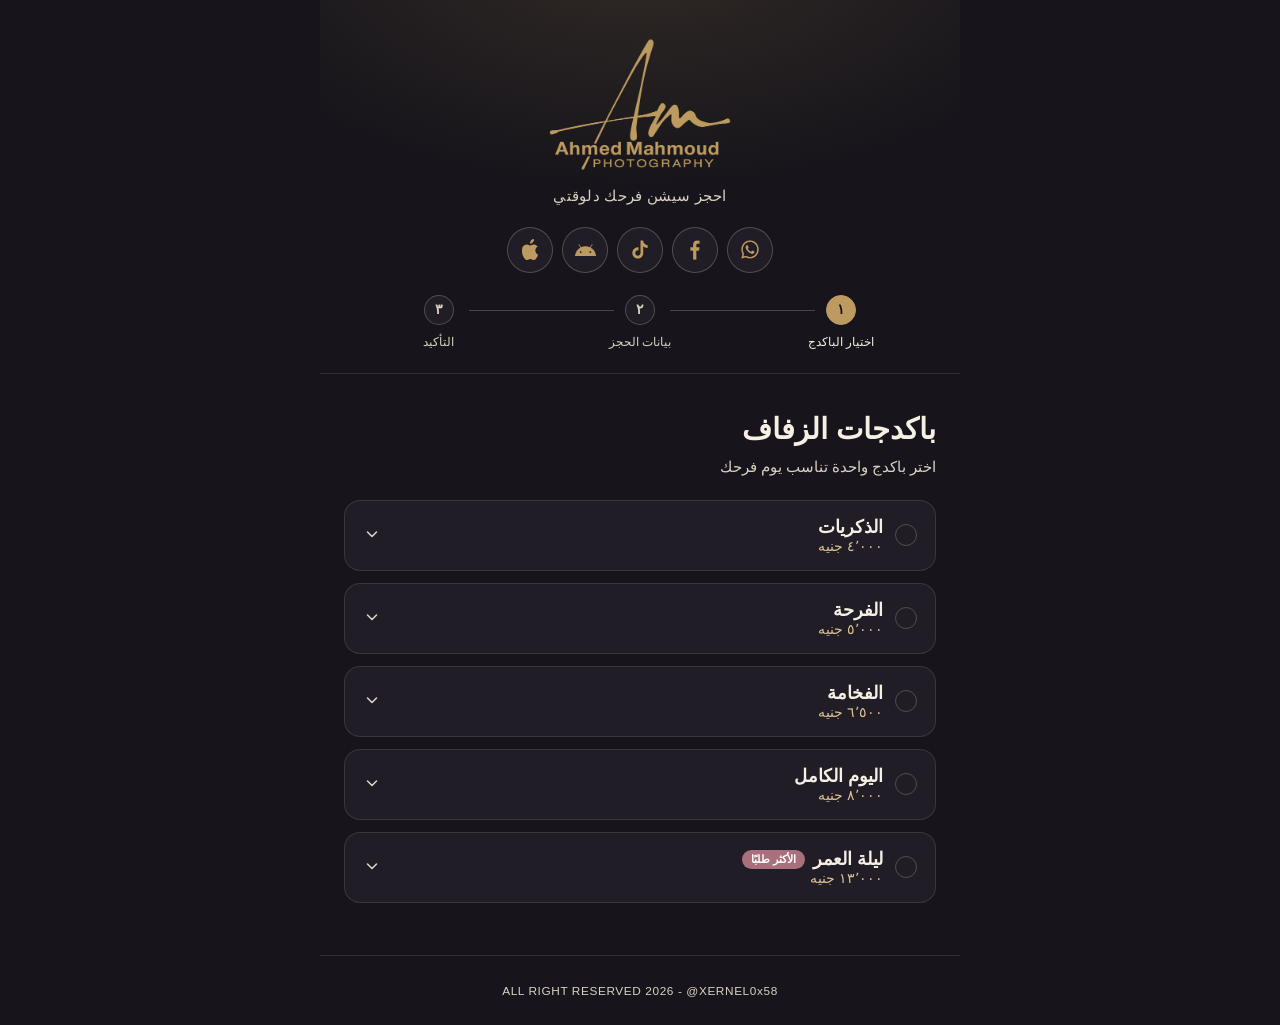
==== commit f95b5b9e: "Add files via upload" ====
--- a/index.html
+++ b/index.html
@@ -23,7 +23,7 @@
 <meta name="mobile-web-app-capable" content="yes">
 <meta name="apple-mobile-web-app-capable" content="yes">
 <meta name="apple-mobile-web-app-status-bar-style" content="black-translucent">
-<meta name="apple-mobile-web-app-title" content="Ahmed Mahmoud">
+<meta name="apple-mobile-web-app-title" content="A.M PH">
 <link rel="icon" href="./img/icon-192.png" type="image/png">
 <link rel="apple-touch-icon" href="./img/apple-touch-icon.png">
 
@@ -84,11 +84,11 @@
     <ol class="progress-steps" id="progressSteps">
       <li class="progress-step is-active" data-step="1">
         <span class="progress-dot" aria-hidden="true">١</span>
-        <span class="progress-label">بيانات الحجز</span>
+        <span class="progress-label">اختيار الباكدج</span>
       </li>
       <li class="progress-step" data-step="2">
         <span class="progress-dot" aria-hidden="true">٢</span>
-        <span class="progress-label">اختيار الباكدج</span>
+        <span class="progress-label">بيانات الحجز</span>
       </li>
       <li class="progress-step" data-step="3">
         <span class="progress-dot" aria-hidden="true">٣</span>
@@ -101,11 +101,21 @@
 
     <!-- ================= STEP 1 ================= -->
     <section class="step" id="step1" data-step-panel="1" aria-labelledby="step1-title">
+      <h2 id="step1-title" class="section-title section-title-lg">باكدجات الزفاف</h2>
+      <p class="section-hint">اختر باكدج واحدة تناسب يوم فرحك</p>
+
+      <p class="packages-status" id="packagesStatus" role="status"></p>
+
+      <div class="accordion" id="packagesAccordion"></div>
+    </section>
+
+    <!-- ================= STEP 2 ================= -->
+    <section class="step" id="step2" data-step-panel="2" hidden aria-labelledby="step2-title">
 
       <form id="bookingForm" novalidate>
 
         <div class="field-group">
-          <h2 id="step1-title" class="section-title">بيانات العريس</h2>
+          <h2 id="step2-title" class="section-title">بيانات العريس</h2>
 
           <div class="field">
             <label for="groomName">اسم العريس ثلاثي</label>
@@ -168,19 +178,9 @@
         </button>
 
       </form>
-    </section>
-
-    <!-- ================= STEP 2 ================= -->
-    <section class="step" id="step2" data-step-panel="2" hidden aria-labelledby="step2-title">
-      <h2 id="step2-title" class="section-title section-title-lg">باكدجات الزفاف</h2>
-      <p class="section-hint">اختر باكدج واحدة تناسب يوم فرحك</p>
-
-      <p class="packages-status" id="packagesStatus" role="status"></p>
-
-      <div class="accordion" id="packagesAccordion"></div>
 
       <div class="step2-actions">
-        <button type="button" class="btn btn-ghost" id="backToStep1">رجوع لبيانات الحجز</button>
+        <button type="button" class="btn btn-ghost" id="backToStep1">رجوع لاختيار الباكدج</button>
       </div>
     </section>
 
@@ -191,8 +191,39 @@
 
       <div class="summary-card" id="summaryCard"></div>
 
+      <div class="payment-section">
+        <h3 class="payment-section-title">اختر طريقة الحجز</h3>
+        <p class="payment-section-hint">حوّل المبلغ عبر إحدى المحافظ الإلكترونية التالية ثم أكّد الحجز، أو احجز مباشرة عبر واتساب بدون دفع مسبق</p>
+
+        <div class="payment-options">
+          <button type="button" class="btn btn-block btn-wallet btn-vodafone" data-wallet="vodafone">
+            <span class="btn-wallet-icon"><img src="./img/icon-vodafone.png" alt="" width="22" height="22" loading="lazy"></span>
+            الدفع عبر فودافون كاش
+          </button>
+          <button type="button" class="btn btn-block btn-wallet btn-etisalat" data-wallet="etisalat">
+            <span class="btn-wallet-icon"><img src="./img/icon-etisalat.png" alt="" width="22" height="22" loading="lazy"></span>
+            الدفع عبر اتصالات كاش
+          </button>
+          <button type="button" class="btn btn-block btn-wallet btn-orange" data-wallet="orange">
+            <span class="btn-wallet-icon"><img src="./img/icon-orange.png" alt="" width="22" height="22" loading="lazy"></span>
+            الدفع عبر أورانج كاش
+          </button>
+          <button type="button" class="btn btn-block btn-wallet btn-instapay" data-wallet="instapay">
+            <span class="btn-wallet-icon"><img src="./img/icon-instapay.png" alt="" width="22" height="22" loading="lazy"></span>
+            الدفع عبر إنستاباي
+          </button>
+
+          <button type="button" class="btn btn-block btn-whatsapp" id="bookViaWhatsappBtn">
+            <svg viewBox="0 0 32 32" width="20" height="20" aria-hidden="true" fill="currentColor">
+              <path d="M16.02 3C9.4 3 4 8.37 4 14.98c0 2.13.56 4.13 1.63 5.9L4 29l8.28-1.6a12.9 12.9 0 0 0 3.74.55h.01c6.62 0 12.02-5.37 12.02-11.98C28.05 8.37 22.65 3 16.02 3Zm0 21.9h-.01c-1.9 0-3.75-.5-5.37-1.44l-.38-.23-4.9.95.96-4.78-.25-.4a9.9 9.9 0 0 1-1.53-5.02C4.54 8.97 9.02 4.5 16.02 4.5c3.4 0 6.6 1.32 9 3.73a12.6 12.6 0 0 1 3.73 8.75c0 6.03-4.94 10.92-10.98 10.92h-.75Zm5.98-8.2c-.33-.16-1.93-.95-2.23-1.06-.3-.11-.51-.16-.73.16-.22.33-.84 1.06-1.03 1.27-.19.22-.38.24-.7.08-.33-.16-1.36-.5-2.6-1.6-.96-.86-1.6-1.92-1.79-2.24-.19-.33-.02-.5.14-.67.14-.14.33-.38.49-.57.16-.19.22-.33.33-.55.11-.22.05-.41-.03-.57-.08-.16-.73-1.76-1-2.41-.26-.63-.53-.55-.73-.56h-.62c-.22 0-.57.08-.87.4-.3.33-1.13 1.1-1.13 2.7 0 1.6 1.16 3.14 1.32 3.36.16.22 2.28 3.48 5.53 4.88.77.33 1.37.53 1.84.68.77.25 1.47.21 2.03.13.62-.09 1.93-.79 2.2-1.55.27-.76.27-1.42.19-1.55-.08-.14-.3-.22-.62-.38Z"/>
+            </svg>
+            الحجز عبر واتساب مباشرة
+          </button>
+        </div>
+      </div>
+
       <div class="step3-actions">
-        <button type="button" class="btn btn-ghost" id="backToStep2">تعديل الباكدج</button>
+        <button type="button" class="btn btn-ghost" id="backToStep2">تعديل البيانات</button>
       </div>
     </section>
 
@@ -209,11 +240,9 @@
         <span class="sticky-cta-label" id="stickyCtaLabel"></span>
         <span class="sticky-cta-price" id="stickyCtaPrice"></span>
       </div>
-      <button type="button" class="btn btn-whatsapp" id="confirmWhatsappBtn" disabled>
-        <svg viewBox="0 0 32 32" width="20" height="20" aria-hidden="true" fill="currentColor">
-          <path d="M16.02 3C9.4 3 4 8.37 4 14.98c0 2.13.56 4.13 1.63 5.9L4 29l8.28-1.6a12.9 12.9 0 0 0 3.74.55h.01c6.62 0 12.02-5.37 12.02-11.98C28.05 8.37 22.65 3 16.02 3Zm0 21.9h-.01c-1.9 0-3.75-.5-5.37-1.44l-.38-.23-4.9.95.96-4.78-.25-.4a9.9 9.9 0 0 1-1.53-5.02C4.54 8.97 9.02 4.5 16.02 4.5c3.4 0 6.6 1.32 9 3.73a12.6 12.6 0 0 1 3.73 8.75c0 6.03-4.94 10.92-10.98 10.92h-.75Zm5.98-8.2c-.33-.16-1.93-.95-2.23-1.06-.3-.11-.51-.16-.73.16-.22.33-.84 1.06-1.03 1.27-.19.22-.38.24-.7.08-.33-.16-1.36-.5-2.6-1.6-.96-.86-1.6-1.92-1.79-2.24-.19-.33-.02-.5.14-.67.14-.14.33-.38.49-.57.16-.19.22-.33.33-.55.11-.22.05-.41-.03-.57-.08-.16-.73-1.76-1-2.41-.26-.63-.53-.55-.73-.56h-.62c-.22 0-.57.08-.87.4-.3.33-1.13 1.1-1.13 2.7 0 1.6 1.16 3.14 1.32 3.36.16.22 2.28 3.48 5.53 4.88.77.33 1.37.53 1.84.68.77.25 1.47.21 2.03.13.62-.09 1.93-.79 2.2-1.55.27-.76.27-1.42.19-1.55-.08-.14-.3-.22-.62-.38Z"/>
-        </svg>
-        تأكيد الحجز عبر واتساب
+      <button type="button" class="btn btn-primary" id="continueBookingBtn" disabled>
+        متابعة الحجز
+        <svg viewBox="0 0 24 24" width="18" height="18" aria-hidden="true" fill="none"><path d="M15 6l-6 6 6 6" stroke="currentColor" stroke-width="2" stroke-linecap="round" stroke-linejoin="round"/></svg>
       </button>
     </div>
   </div>
@@ -279,6 +308,29 @@
     </div>
   </div>
 
+  <!-- نافذة الدفع عبر المحافظ الإلكترونية — نفس النافذة تُستخدم للطرق
+       الأربع (فودافون كاش / اتصالات كاش / أورانج كاش / إنستاباي)
+       ويتغيّر عنوانها ومبلغها عبر JS حسب الطريقة المختارة -->
+  <div class="install-modal-backdrop" id="paymentModal" hidden>
+    <div class="install-modal" role="dialog" aria-modal="true" aria-labelledby="paymentModalTitle">
+      <button type="button" class="install-modal-close" id="paymentModalClose" aria-label="إغلاق">
+        <svg viewBox="0 0 24 24" fill="none" aria-hidden="true"><path d="M6 6l12 12M18 6 6 18" stroke="currentColor" stroke-width="1.8" stroke-linecap="round"/></svg>
+      </button>
+
+      <h2 id="paymentModalTitle" class="install-modal-title">الدفع عبر إنستاباي</h2>
+      <p class="install-modal-hint">حوّل المبلغ المطلوب إلى رقم إنستاباي الخاص بالمصوّر، ثم اضغط الزر أدناه لتأكيد الحجز عبر واتساب:</p>
+
+      <div class="payment-modal-number-row">
+        <span class="payment-modal-number" id="paymentModalNumber">01111714320</span>
+        <button type="button" class="payment-modal-copy" id="paymentModalCopyBtn">نسخ رقم المصوّر</button>
+      </div>
+
+      <p class="payment-modal-amount" id="paymentModalAmount"></p>
+
+      <button type="button" class="btn btn-primary btn-block" id="paymentModalConfirmBtn">تم التحويل، تأكيد الحجز عبر واتساب</button>
+    </div>
+  </div>
+
 </div>
 
 <script src="./js/validation.js"></script>
--- a/css/style.css
+++ b/css/style.css
@@ -660,6 +660,33 @@
   width: 100%;
 }
 
+.package-addon {
+  display: flex;
+  align-items: center;
+  gap: 10px;
+  justify-content: flex-end;
+  background: var(--bg-elevated-2);
+  border: 1px solid var(--line);
+  border-radius: var(--radius-sm);
+  padding: 12px 14px;
+  margin: 0 0 18px;
+  cursor: pointer;
+}
+
+.package-addon-text {
+  color: var(--ivory);
+  font-size: 0.88rem;
+  line-height: 1.5;
+}
+
+.package-addon-checkbox {
+  width: 20px;
+  height: 20px;
+  flex-shrink: 0;
+  accent-color: var(--gold);
+  cursor: pointer;
+}
+
 /* =========================================================
    Sticky WhatsApp CTA
    ========================================================= */
@@ -961,6 +988,123 @@
 }
 
 /* =========================================================
+   Payment options (Step 3)
+   ========================================================= */
+.payment-section {
+  margin-top: 24px;
+}
+
+.payment-section-title {
+  font-family: var(--font-display);
+  font-weight: 700;
+  font-size: 1.05rem;
+  color: var(--ivory);
+  margin: 0 0 6px;
+}
+
+.payment-section-hint {
+  color: var(--ivory-dim);
+  font-size: 0.85rem;
+  line-height: 1.6;
+  margin: 0 0 16px;
+}
+
+.payment-options {
+  display: flex;
+  flex-direction: column;
+  gap: 10px;
+}
+
+.btn-wallet {
+  color: #fff;
+}
+
+.btn-vodafone {
+  background: #e60000;
+}
+
+.btn-etisalat {
+  background: #1a8a3d;
+}
+
+.btn-orange {
+  background: #f56a00;
+}
+
+.btn-instapay {
+  background: #1f3fa3;
+}
+
+.btn-wallet:hover {
+  filter: brightness(1.08);
+}
+
+.btn-wallet-icon {
+  flex-shrink: 0;
+  height: 22px;
+  display: inline-flex;
+  align-items: center;
+  justify-content: center;
+  background: #fff;
+  border-radius: 5px;
+  padding: 3px 5px;
+}
+
+.btn-wallet-icon img {
+  height: 100%;
+  width: auto;
+  display: block;
+  object-fit: contain;
+}
+
+.payment-modal-number-row {
+  display: flex;
+  align-items: center;
+  justify-content: space-between;
+  gap: 10px;
+  background: var(--bg-elevated-2);
+  border: 1px solid var(--line);
+  border-radius: var(--radius-sm);
+  padding: 12px 16px;
+  margin-bottom: 14px;
+}
+
+.payment-modal-number {
+  font-family: var(--font-display);
+  font-size: 1.1rem;
+  font-weight: 700;
+  color: var(--gold-light);
+  direction: ltr;
+  unicode-bidi: embed;
+}
+
+.payment-modal-copy {
+  flex-shrink: 0;
+  background: transparent;
+  border: 1px solid var(--line-strong);
+  color: var(--ivory-dim);
+  border-radius: var(--radius-sm);
+  padding: 6px 12px;
+  font-family: var(--font-body);
+  font-size: 0.8rem;
+  font-weight: 700;
+  cursor: pointer;
+  transition: color 0.2s ease, border-color 0.2s ease;
+}
+
+.payment-modal-copy:hover {
+  color: var(--ivory);
+  border-color: var(--gold);
+}
+
+.payment-modal-amount {
+  color: var(--ivory);
+  font-size: 0.95rem;
+  font-weight: 700;
+  margin: 0 0 20px;
+}
+
+/* =========================================================
    Responsive
    ========================================================= */
 @media (min-width: 640px) {
